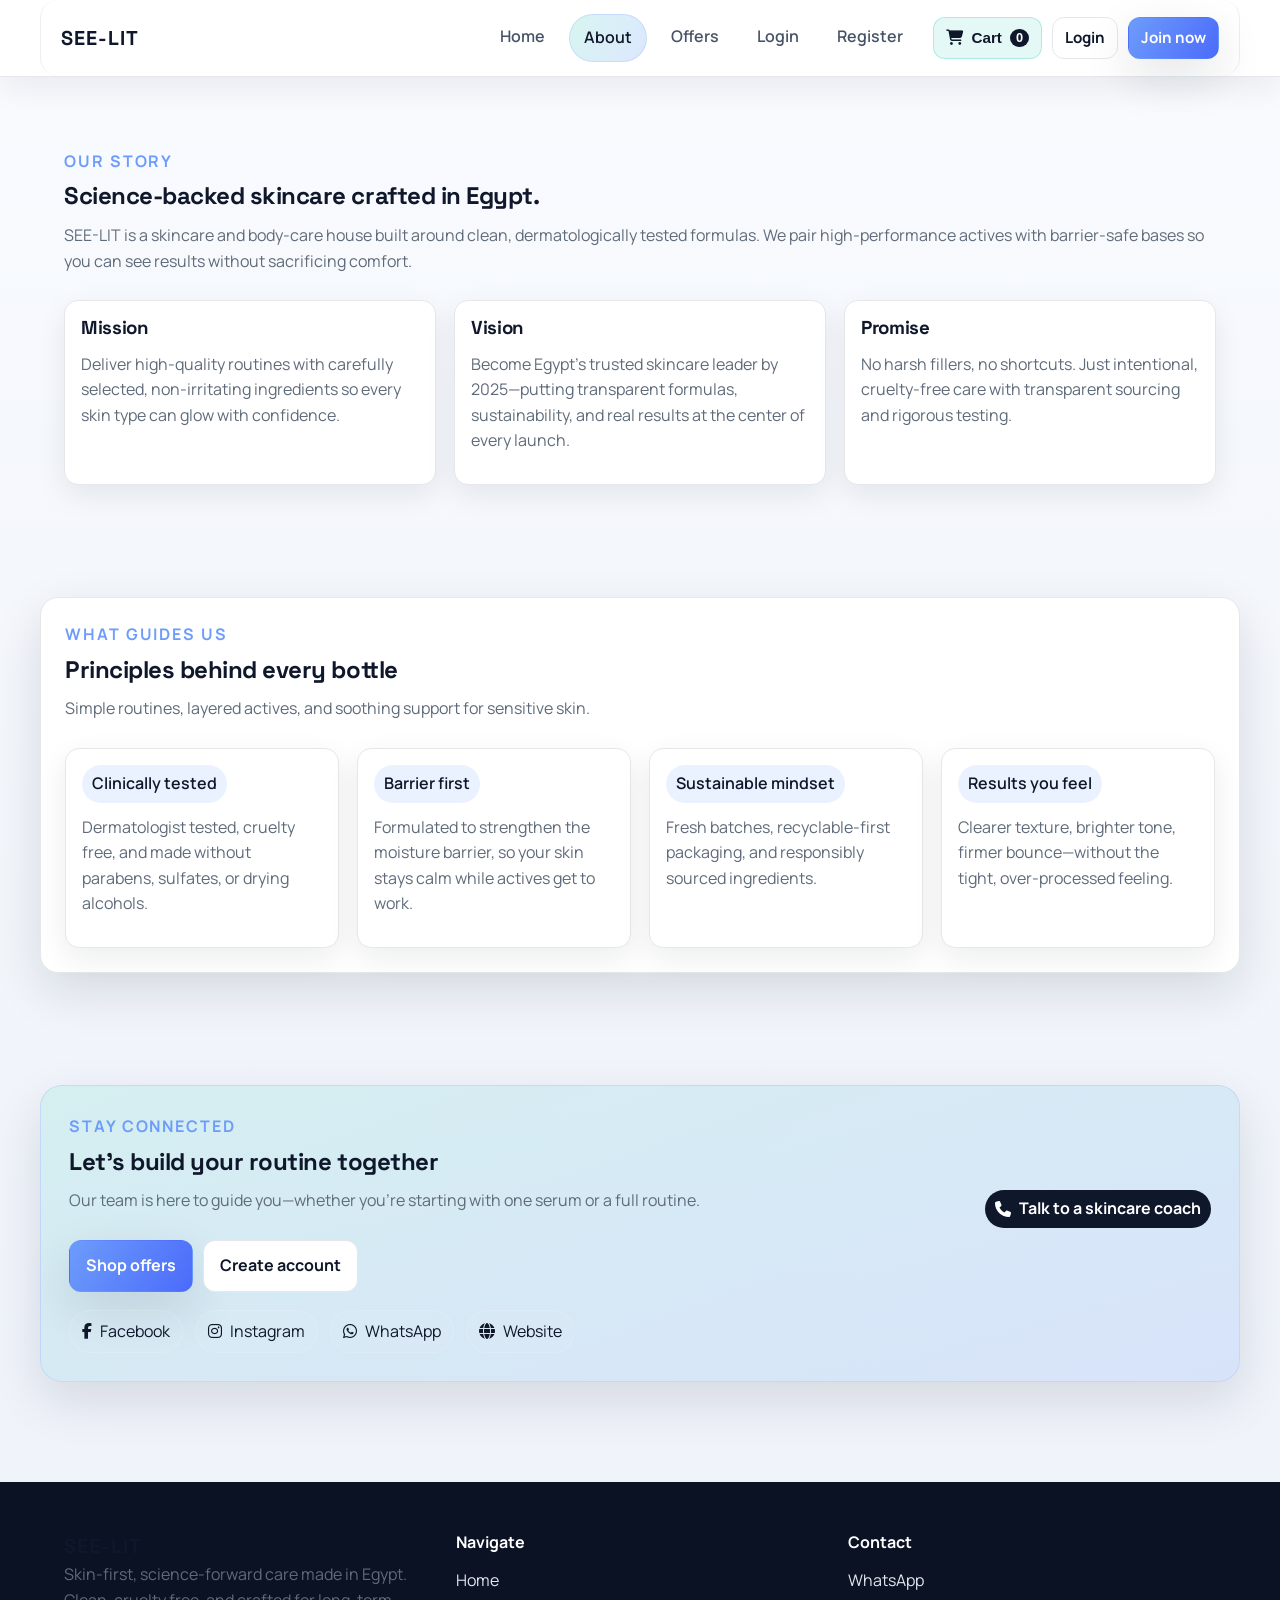
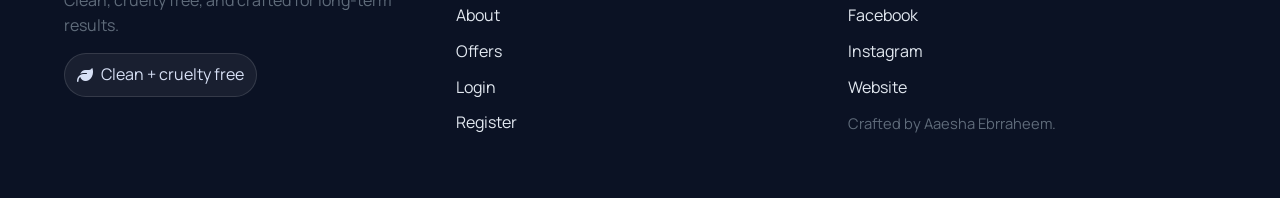
==== src/pages/about.html @ 2aaec1bf "file organization" ====
<!DOCTYPE html>
<html lang="en">
<head>
  <meta charset="UTF-8">
  <meta name="viewport" content="width=device-width, initial-scale=1">
  <title>About SEE-LIT</title>
  <link rel="stylesheet" href="../css/site-global.css">
  <link rel="stylesheet" href="https://cdnjs.cloudflare.com/ajax/libs/font-awesome/6.5.2/css/all.min.css">
</head>
<body>
  <header class="navbar">
    <div class="nav-shell">
      <a class="logo" href="home.html">SEE-LIT</a>
      <nav class="nav-links">
        <a href="home.html">Home</a>
        <a class="active-link" href="about.html">About</a>
        <a href="Discountpackage.html">Offers</a>
        <a href="login.html">Login</a>
        <a href="register.html">Register</a>
      </nav>
      <div class="nav-actions">
        <a class="btn btn-ghost small" href="login.html">Login</a>
        <a class="btn btn-primary small" href="register.html">Join now</a>
      </div>
    </div>
  </header>

  <main>
    <section class="section">
      <div class="container">
        <p class="eyebrow">our story</p>
        <h2>Science-backed skincare crafted in Egypt.</h2>
        <p>SEE-LIT is a skincare and body-care house built around clean, dermatologically tested formulas. We pair high-performance actives with barrier-safe bases so you can see results without sacrificing comfort.</p>

        <div class="feature-grid" style="margin-top: 26px;">
          <div class="feature">
            <h3>Mission</h3>
            <p>Deliver high-quality routines with carefully selected, non-irritating ingredients so every skin type can glow with confidence.</p>
          </div>
          <div class="feature">
            <h3>Vision</h3>
            <p>Become Egypt’s trusted skincare leader by 2025—putting transparent formulas, sustainability, and real results at the center of every launch.</p>
          </div>
          <div class="feature">
            <h3>Promise</h3>
            <p>No harsh fillers, no shortcuts. Just intentional, cruelty-free care with transparent sourcing and rigorous testing.</p>
          </div>
        </div>
      </div>
    </section>

    <section class="section">
      <div class="container surface">
        <div class="section-header" style="margin-bottom: 12px;">
          <div>
            <p class="eyebrow">What guides us</p>
            <h2>Principles behind every bottle</h2>
            <p>Simple routines, layered actives, and soothing support for sensitive skin.</p>
          </div>
        </div>
        <div class="feature-grid">
          <div class="feature">
            <div class="tag">Clinically tested</div>
            <p>Dermatologist tested, cruelty free, and made without parabens, sulfates, or drying alcohols.</p>
          </div>
          <div class="feature">
            <div class="tag">Barrier first</div>
            <p>Formulated to strengthen the moisture barrier, so your skin stays calm while actives get to work.</p>
          </div>
          <div class="feature">
            <div class="tag">Sustainable mindset</div>
            <p>Fresh batches, recyclable-first packaging, and responsibly sourced ingredients.</p>
          </div>
          <div class="feature">
            <div class="tag">Results you feel</div>
            <p>Clearer texture, brighter tone, firmer bounce—without the tight, over-processed feeling.</p>
          </div>
        </div>
      </div>
    </section>

    <section class="section">
      <div class="container offers-hero">
        <div class="section-header" style="margin-bottom: 12px;">
          <div>
            <p class="eyebrow">Stay connected</p>
            <h2>Let’s build your routine together</h2>
            <p>Our team is here to guide you—whether you’re starting with one serum or a full routine.</p>
          </div>
          <div class="price-chip"><i class="fa-solid fa-phone"></i> Talk to a skincare coach</div>
        </div>
        <div class="nav-actions" style="margin: 6px 0 18px;">
          <a class="btn btn-primary" href="Discountpackage.html">Shop offers</a>
          <a class="btn btn-ghost" href="register.html">Create account</a>
        </div>
        <div class="social-row">
          <a class="pill-dark" href="https://www.facebook.com/SeeLitMedinza" target="_blank" rel="noopener"><i class="fa-brands fa-facebook-f"></i> Facebook</a>
          <a class="pill-dark" href="https://www.instagram.com/seelitegypt/?utm_source=ig_web_button_share_sheet" target="_blank" rel="noopener"><i class="fa-brands fa-instagram"></i> Instagram</a>
          <a class="pill-dark" href="https://wa.me/201101162224?" target="_blank" rel="noopener"><i class="fa-brands fa-whatsapp"></i> WhatsApp</a>
          <a class="pill-dark" href="https://see-lit.com" target="_blank" rel="noopener"><i class="fa-solid fa-globe"></i> Website</a>
        </div>
      </div>
    </section>
  </main>

  <footer>
    <div class="container footer-grid">
      <div>
        <div class="logo">SEE-LIT</div>
        <p>Skin-first, science-forward care made in Egypt. Clean, cruelty free, and crafted for long-term results.</p>
        <div class="pill-dark"><i class="fa-solid fa-leaf"></i> Clean + cruelty free</div>
      </div>
      <div>
        <div class="footer-title">Navigate</div>
        <ul class="list">
          <li><a href="home.html">Home</a></li>
          <li><a href="about.html">About</a></li>
          <li><a href="Discountpackage.html">Offers</a></li>
          <li><a href="login.html">Login</a></li>
          <li><a href="register.html">Register</a></li>
        </ul>
      </div>
      <div>
        <div class="footer-title">Contact</div>
        <ul class="list">
          <li><a href="https://wa.me/201101162224?" target="_blank" rel="noopener">WhatsApp</a></li>
          <li><a href="https://www.facebook.com/SeeLitMedinza" target="_blank" rel="noopener">Facebook</a></li>
          <li><a href="https://www.instagram.com/seelitegypt/?utm_source=ig_web_button_share_sheet" target="_blank" rel="noopener">Instagram</a></li>
          <li><a href="https://see-lit.com" target="_blank" rel="noopener">Website</a></li>
        </ul>
        <p class="helper" style="margin-top:12px;">Crafted by Aaesha Ebrraheem.</p>
      </div>
    </div>
  </footer>
  <script src="../js/app.js"></script>
</body>
</html>
---- src/css/site-global.css ----
@import url('https://fonts.googleapis.com/css2?family=Space+Grotesk:wght@500;600;700&family=Manrope:wght@400;500;600&display=swap');

:root {
  --bg: #f7f9fd;
  --surface: #ffffff;
  --surface-soft: #ecf2ff;
  --text: #0f172a;
  --muted: #5f6b7a;
  --primary: #6d9cfb;
  --accent: #5bd6c4;
  --border: #e5e7eb;
  --shadow: 0 18px 50px rgba(15, 23, 42, 0.12);
  --radius: 18px;
}

* {
  box-sizing: border-box;
}

body {
  margin: 0;
  background: linear-gradient(180deg, #f9fbff 0%, #f3f6fb 42%, #edf1f9 100%);
  color: var(--text);
  font-family: 'Manrope', 'Space Grotesk', sans-serif;
  line-height: 1.6;
  opacity: 0;
  transition: opacity 0.45s ease;
}

body.page-ready {
  opacity: 1;
}

a {
  color: inherit;
  text-decoration: none;
}

img {
  max-width: 100%;
  display: block;
}

.navbar {
  position: sticky;
  top: 0;
  z-index: 50;
  background: rgba(255, 255, 255, 0.94);
  backdrop-filter: blur(12px);
  border-bottom: 1px solid var(--border);
  box-shadow: 0 14px 30px rgba(15, 23, 42, 0.06);
}

.nav-shell {
  max-width: 1200px;
  margin: 0 auto;
  padding: 14px 20px;
  display: flex;
  align-items: center;
  gap: 16px;
  flex-wrap: wrap;
  border-left: 1px solid rgba(229, 231, 235, 0.7);
  border-right: 1px solid rgba(229, 231, 235, 0.7);
  border-radius: 18px;
}

.logo {
  font-family: 'Space Grotesk', sans-serif;
  font-size: 20px;
  font-weight: 700;
  letter-spacing: 1px;
  color: var(--text);
}

.nav-links {
  display: flex;
  gap: 10px;
  flex: 1;
  justify-content: flex-end;
  flex-wrap: wrap;
}

.nav-links a {
  padding: 10px 14px;
  border-radius: 999px;
  color: #475467;
  font-weight: 600;
  transition: all 0.2s ease;
}

.nav-links a:hover {
  color: #111827;
  background: rgba(109, 156, 251, 0.16);
}

.nav-links a.active-link {
  color: #0f172a;
  background: linear-gradient(120deg, rgba(91, 214, 196, 0.24), rgba(109, 156, 251, 0.24));
  border: 1px solid rgba(109, 156, 251, 0.2);
}

.nav-actions {
  display: flex;
  gap: 10px;
  flex-wrap: wrap;
}

.btn {
  display: inline-flex;
  align-items: center;
  gap: 8px;
  padding: 12px 16px;
  border-radius: 12px;
  border: 1px solid transparent;
  font-weight: 700;
  cursor: pointer;
  transition: all 0.2s ease;
  background: transparent;
  color: var(--text);
}

.btn:hover {
  transform: translateY(-1px);
  box-shadow: 0 12px 30px rgba(15, 23, 42, 0.12);
}

.btn-primary {
  background: linear-gradient(120deg, var(--primary), #4b6bfb);
  color: #fff;
  box-shadow: var(--shadow);
}

.btn-ghost {
  background: #fff;
  border-color: var(--border);
}

.btn-soft {
  background: rgba(91, 214, 196, 0.16);
  color: var(--text);
  border-color: rgba(91, 214, 196, 0.4);
}

.btn.small {
  padding: 8px 12px;
  font-size: 0.95rem;
}

.container {
  max-width: 1200px;
  margin: 0 auto;
  padding: 0 24px;
}

.section {
  padding: 72px 0 40px;
}

.section-header {
  display: flex;
  align-items: flex-end;
  justify-content: space-between;
  gap: 16px;
  flex-wrap: wrap;
  margin-bottom: 24px;
}

.eyebrow {
  text-transform: uppercase;
  letter-spacing: 0.12em;
  font-weight: 700;
  color: var(--primary);
  margin-bottom: 8px;
}

h1,
h2,
h3,
h4 {
  margin: 0 0 12px;
  font-family: 'Space Grotesk', sans-serif;
  line-height: 1.2;
  letter-spacing: -0.02em;
}

p {
  margin: 0 0 14px;
  color: var(--muted);
}

.hero {
  padding: 56px 0 36px;
  background: linear-gradient(120deg, rgba(109, 156, 251, 0.16), rgba(91, 214, 196, 0.12), rgba(255, 255, 255, 0.95));
  border-bottom: 1px solid rgba(229, 231, 235, 0.7);
  position: relative;
  overflow: hidden;
}

.hero::after {
  content: '';
  position: absolute;
  inset: 12% 10% auto auto;
  width: 120px;
  height: 120px;
  border-radius: 50%;
  background: radial-gradient(circle, rgba(91, 214, 196, 0.28), transparent 60%);
}

.hero-grid {
  display: grid;
  grid-template-columns: repeat(auto-fit, minmax(320px, 1fr));
  gap: 40px;
  align-items: center;
}

.hero-media {
  background: #fff;
  border: 1px solid var(--border);
  border-radius: 24px;
  padding: 16px;
  box-shadow: var(--shadow);
  position: relative;
}

.floating-card {
  position: absolute;
  bottom: 18px;
  right: 18px;
  background: #0f172a;
  color: #fff;
  padding: 14px 16px;
  border-radius: 14px;
  box-shadow: var(--shadow);
  font-size: 0.95rem;
}

.stat-row {
  display: grid;
  grid-template-columns: repeat(auto-fit, minmax(160px, 1fr));
  gap: 12px;
  margin-top: 28px;
}

.stat {
  background: #fff;
  border: 1px solid var(--border);
  border-radius: 12px;
  padding: 12px 14px;
  box-shadow: 0 4px 20px rgba(15, 23, 42, 0.06);
}

.grid {
  display: grid;
  gap: 24px;
}

.grid-3 {
  grid-template-columns: repeat(auto-fit, minmax(260px, 1fr));
}

.card {
  background: #fff;
  border: 1px solid var(--border);
  border-radius: var(--radius);
  padding: 18px;
  box-shadow: var(--shadow);
  position: relative;
  overflow: hidden;
  transition: transform 0.25s ease, box-shadow 0.25s ease, border-color 0.25s ease;
}

.card img {
  border-radius: 14px;
}

.card:hover {
  transform: translateY(-6px);
  border-color: rgba(109, 156, 251, 0.35);
  box-shadow: 0 20px 50px rgba(15, 23, 42, 0.15);
}

.badge {
  position: absolute;
  top: 14px;
  left: 14px;
  background: #0f172a;
  color: #fff;
  padding: 6px 10px;
  border-radius: 999px;
  font-size: 0.8rem;
}

.tag {
  display: inline-flex;
  align-items: center;
  gap: 6px;
  padding: 6px 10px;
  border-radius: 999px;
  background: rgba(109, 156, 251, 0.14);
  color: var(--text);
  font-weight: 600;
  margin-bottom: 12px;
}

.pill {
  display: inline-flex;
  align-items: center;
  gap: 8px;
  background: rgba(91, 214, 196, 0.16);
  color: var(--text);
  padding: 8px 12px;
  border-radius: 999px;
  border: 1px solid rgba(91, 214, 196, 0.4);
  font-weight: 600;
}

.price {
  display: flex;
  align-items: center;
  gap: 10px;
  font-weight: 700;
  color: var(--text);
  margin: 8px 0;
}

.price del {
  color: #9ca3af;
  font-weight: 500;
}

.list {
  display: grid;
  gap: 10px;
  padding: 0;
  margin: 0;
}

.list li {
  list-style: none;
  display: inline-flex;
  align-items: center;
  gap: 10px;
  color: var(--muted);
}

.surface {
  background: #fff;
  border: 1px solid var(--border);
  border-radius: var(--radius);
  padding: 24px;
  box-shadow: var(--shadow);
}

.feature-grid {
  display: grid;
  grid-template-columns: repeat(auto-fit, minmax(240px, 1fr));
  gap: 18px;
}

.feature {
  background: #fff;
  border: 1px solid var(--border);
  border-radius: 14px;
  padding: 16px;
  box-shadow: 0 10px 30px rgba(15, 23, 42, 0.08);
}

.cta {
  text-align: center;
  padding: 60px 24px;
  background: linear-gradient(135deg, rgba(109, 156, 251, 0.14), rgba(91, 214, 196, 0.14));
  border-radius: 22px;
  border: 1px solid rgba(109, 156, 251, 0.16);
  box-shadow: var(--shadow);
}

.auth-grid {
  display: grid;
  grid-template-columns: repeat(auto-fit, minmax(320px, 1fr));
  gap: 32px;
  align-items: center;
}

.auth-card {
  background: #fff;
  border: 1px solid var(--border);
  border-radius: 22px;
  box-shadow: var(--shadow);
  padding: 32px;
}

.field {
  display: flex;
  flex-direction: column;
  gap: 8px;
  margin-bottom: 16px;
}

.field label {
  font-weight: 600;
  color: var(--text);
}

.field input,
.field select {
  padding: 12px 14px;
  border-radius: 12px;
  border: 1px solid var(--border);
  background: #f8fafc;
  font-size: 1rem;
  transition: border-color 0.2s ease, box-shadow 0.2s ease;
}

.field input:focus,
.field select:focus {
  border-color: var(--primary);
  outline: none;
  box-shadow: 0 0 0 4px rgba(109, 156, 251, 0.2);
}

.helper {
  font-size: 0.92rem;
  color: var(--muted);
}

.form-actions {
  display: flex;
  align-items: center;
  justify-content: space-between;
  gap: 12px;
  flex-wrap: wrap;
}

.note {
  display: inline-flex;
  align-items: center;
  gap: 8px;
  font-weight: 600;
  color: var(--muted);
}

footer {
  background: #0b1224;
  color: #d7e0f5;
  padding: 48px 0;
  margin-top: 60px;
}

.footer-grid {
  display: grid;
  grid-template-columns: repeat(auto-fit, minmax(220px, 1fr));
  gap: 24px;
}

.footer-title {
  font-weight: 700;
  margin-bottom: 12px;
  color: #fff;
}

footer a {
  color: #e2e8f0;
}

.social-row {
  display: flex;
  gap: 12px;
}

.pill-dark {
  background: rgba(255, 255, 255, 0.06);
  border: 1px solid rgba(255, 255, 255, 0.12);
  padding: 8px 12px;
  border-radius: 999px;
  display: inline-flex;
  align-items: center;
  gap: 8px;
}

.offers-hero {
  background: linear-gradient(160deg, rgba(91, 214, 196, 0.18), rgba(109, 156, 251, 0.18));
  border: 1px solid rgba(109, 156, 251, 0.2);
  border-radius: 22px;
  padding: 28px;
  box-shadow: var(--shadow);
}

.price-chip {
  display: inline-flex;
  gap: 8px;
  align-items: center;
  padding: 6px 10px;
  border-radius: 999px;
  background: #0f172a;
  color: #fff;
  font-weight: 700;
}

.hidden {
  display: none !important;
}

.form-status {
  margin-top: 8px;
  padding: 10px 12px;
  border-radius: 10px;
  font-weight: 600;
  font-size: 0.95rem;
}

.form-status.error {
  background: rgba(239, 68, 68, 0.12);
  color: #b91c1c;
  border: 1px solid rgba(239, 68, 68, 0.3);
}

.form-status.success {
  background: rgba(34, 197, 94, 0.12);
  color: #166534;
  border: 1px solid rgba(34, 197, 94, 0.3);
}

.cart-button {
  position: relative;
}

.cart-count {
  display: inline-flex;
  align-items: center;
  justify-content: center;
  min-width: 18px;
  height: 18px;
  padding: 0 6px;
  border-radius: 999px;
  background: #0f172a;
  color: #fff;
  font-size: 0.8rem;
  font-weight: 700;
}

#cart-panel {
  position: fixed;
  right: 22px;
  bottom: 22px;
  width: 320px;
  max-height: 70vh;
  background: #fff;
  border: 1px solid var(--border);
  border-radius: 18px;
  box-shadow: var(--shadow);
  padding: 18px;
  display: none;
  flex-direction: column;
  gap: 12px;
  z-index: 60;
}

#cart-panel.open {
  display: flex;
}

.cart-panel-header {
  display: flex;
  justify-content: space-between;
  align-items: center;
  gap: 10px;
}

.cart-items {
  display: flex;
  flex-direction: column;
  gap: 10px;
  overflow-y: auto;
  max-height: 38vh;
  padding-right: 4px;
}

.cart-row {
  display: flex;
  align-items: center;
  justify-content: space-between;
  gap: 10px;
  padding: 10px;
  border: 1px solid var(--border);
  border-radius: 12px;
  background: var(--surface);
}

.cart-row strong {
  font-size: 0.95rem;
}

.cart-total {
  display: flex;
  justify-content: space-between;
  font-weight: 700;
  font-size: 1.05rem;
  padding: 10px 0 4px;
}

.animate {
  opacity: 0;
  transform: translateY(24px);
  transition: opacity 0.55s ease, transform 0.65s ease;
}

.animate.visible {
  opacity: 1;
  transform: translateY(0);
}

/* Responsive tweaks */
@media (max-width: 1024px) {
  .nav-shell {
    padding: 14px 16px;
  }
  .container {
    padding: 0 16px;
  }
}

@media (max-width: 768px) {
  .nav-shell {
    flex-direction: column;
    align-items: flex-start;
  }
  .nav-links {
    justify-content: flex-start;
    width: 100%;
    gap: 8px;
  }
  .nav-actions {
    width: 100%;
    justify-content: flex-start;
    gap: 8px;
  }
  .hero-grid,
  .auth-grid,
  .grid-3,
  .feature-grid {
    grid-template-columns: 1fr;
  }
  .hero {
    padding: 36px 0 24px;
  }
  .section {
    padding: 56px 0 32px;
  }
  #cart-panel {
    right: 12px;
    bottom: 12px;
    width: 92vw;
    max-height: 70vh;
  }
}

@media (max-width: 540px) {
  .nav-links a {
    padding: 8px 10px;
    font-size: 0.95rem;
  }
  h1 {
    font-size: 1.9rem;
  }
  h2 {
    font-size: 1.5rem;
  }
  .btn {
    width: auto;
    padding: 10px 12px;
  }
  .form-actions {
    flex-direction: column;
    align-items: flex-start;
  }
  .stat-row {
    grid-template-columns: 1fr;
  }
  .floating-card {
    position: static;
    margin-top: 12px;
  }
}
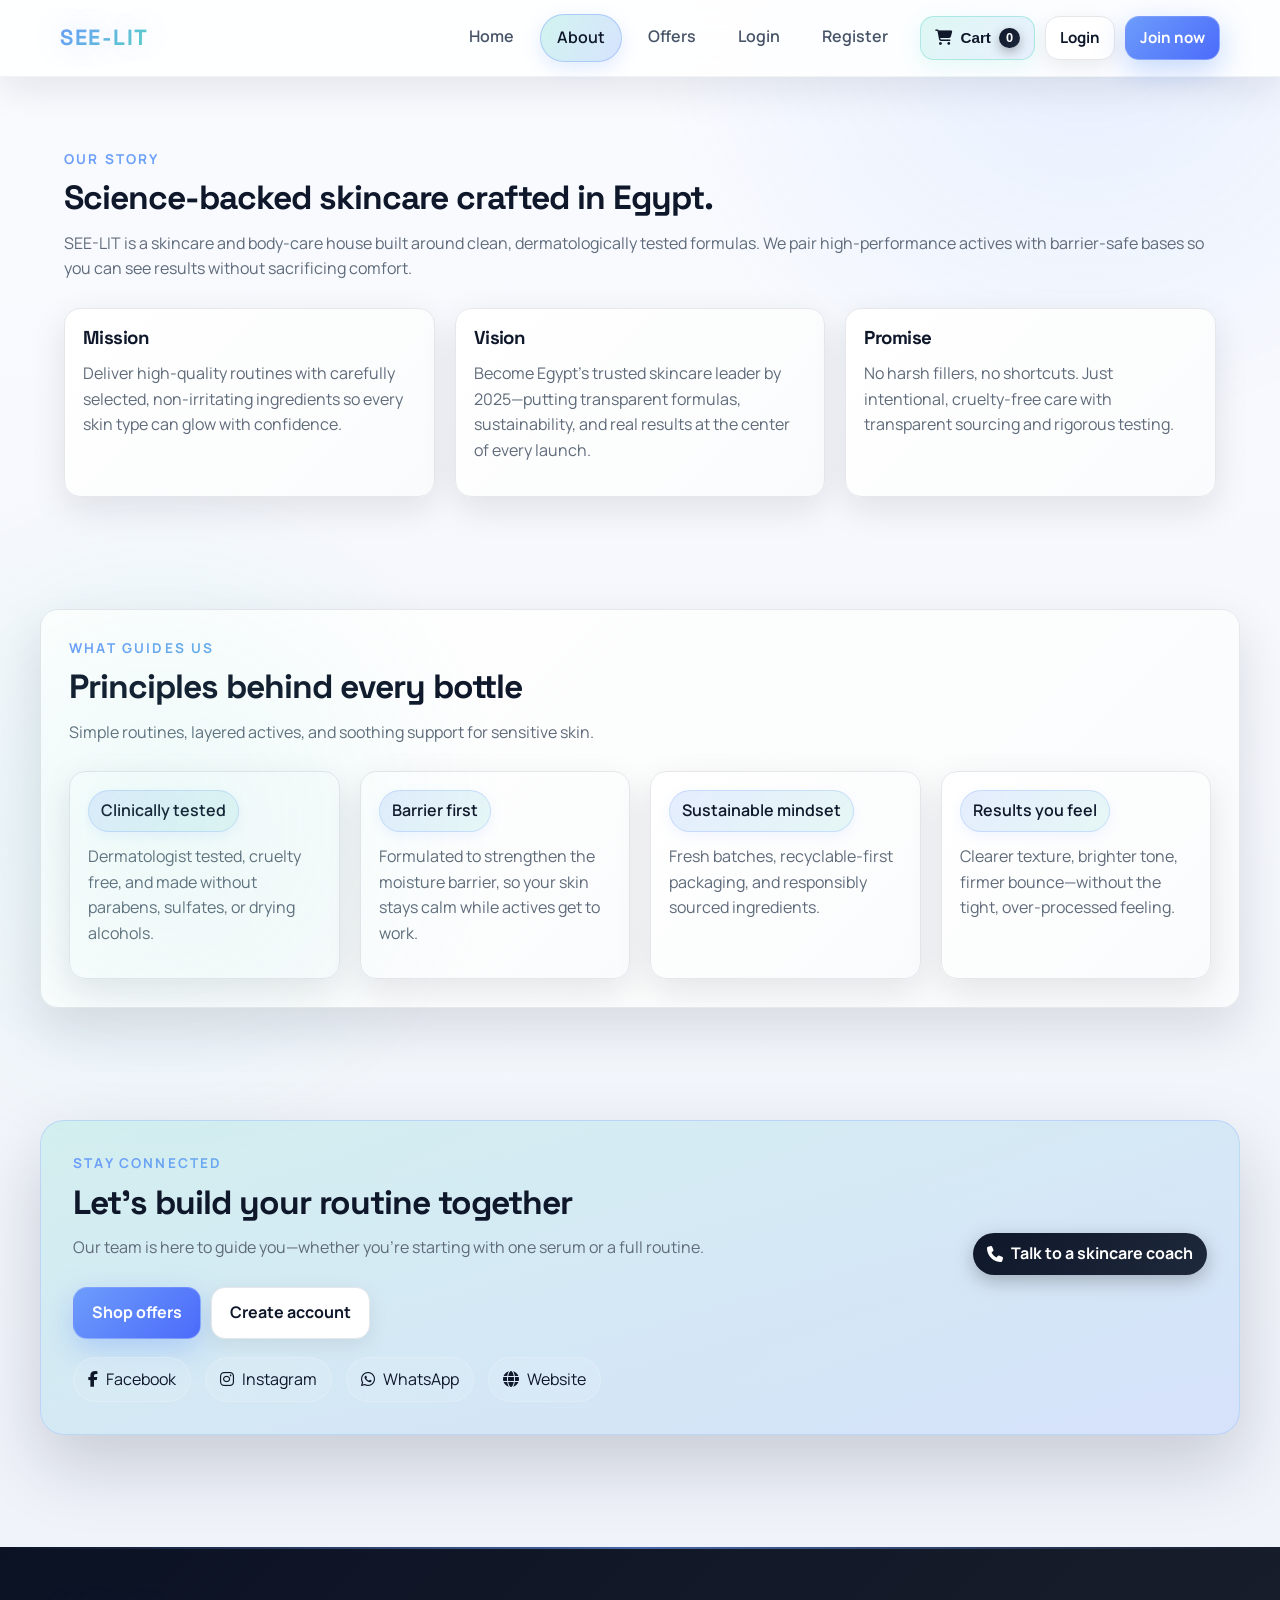
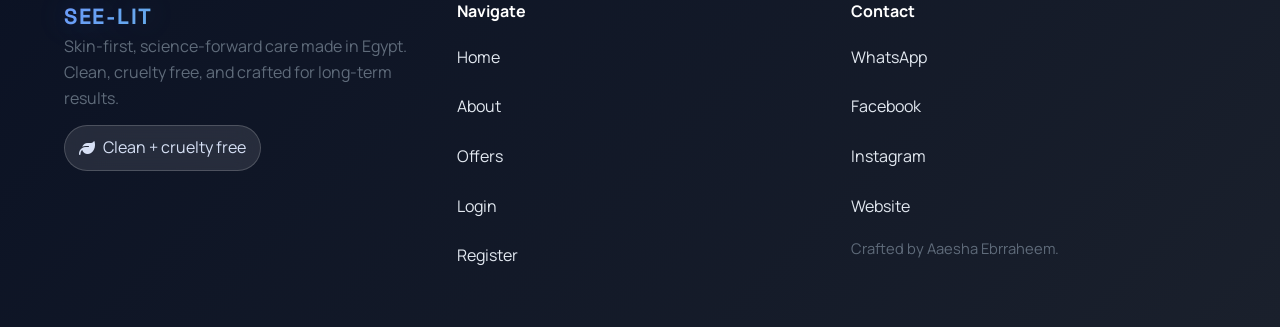
==== commit 24dc002b: "adding animations" ====
--- a/src/pages/about.html
+++ b/src/pages/about.html
@@ -10,14 +10,19 @@
 <body>
   <header class="navbar">
     <div class="nav-shell">
-      <a class="logo" href="home.html">SEE-LIT</a>
+      <a class="logo" href="index.html">SEE-LIT</a>
       <nav class="nav-links">
-        <a href="home.html">Home</a>
+        <a href="index.html">Home</a>
         <a class="active-link" href="about.html">About</a>
-        <a href="Discountpackage.html">Offers</a>
+        <a href="offers.html">Offers</a>
         <a href="login.html">Login</a>
         <a href="register.html">Register</a>
       </nav>
+      <button class="nav-toggle" type="button" aria-label="Toggle navigation" aria-expanded="false">
+        <span></span>
+        <span></span>
+        <span></span>
+      </button>
       <div class="nav-actions">
         <a class="btn btn-ghost small" href="login.html">Login</a>
         <a class="btn btn-primary small" href="register.html">Join now</a>
@@ -90,7 +95,7 @@
           <div class="price-chip"><i class="fa-solid fa-phone"></i> Talk to a skincare coach</div>
         </div>
         <div class="nav-actions" style="margin: 6px 0 18px;">
-          <a class="btn btn-primary" href="Discountpackage.html">Shop offers</a>
+          <a class="btn btn-primary" href="offers.html">Shop offers</a>
           <a class="btn btn-ghost" href="register.html">Create account</a>
         </div>
         <div class="social-row">
@@ -113,9 +118,9 @@
       <div>
         <div class="footer-title">Navigate</div>
         <ul class="list">
-          <li><a href="home.html">Home</a></li>
+          <li><a href="index.html">Home</a></li>
           <li><a href="about.html">About</a></li>
-          <li><a href="Discountpackage.html">Offers</a></li>
+          <li><a href="offers.html">Offers</a></li>
           <li><a href="login.html">Login</a></li>
           <li><a href="register.html">Register</a></li>
         </ul>
--- a/src/css/site-global.css
+++ b/src/css/site-global.css
@@ -1,55 +1,81 @@
-
 @import url('https://fonts.googleapis.com/css2?family=Space+Grotesk:wght@500;600;700&family=Manrope:wght@400;500;600&display=swap');
 
 :root {
   --bg: #f7f9fd;
   --surface: #ffffff;
-  --surface-soft: #ecf2ff;
   --text: #0f172a;
   --muted: #5f6b7a;
   --primary: #6d9cfb;
   --accent: #5bd6c4;
   --border: #e5e7eb;
-  --shadow: 0 18px 50px rgba(15, 23, 42, 0.12);
+  --shadow: 0 20px 50px rgba(15, 23, 42, 0.12);
+  --shadow-lg: 0 30px 70px rgba(15, 23, 42, 0.18);
   --radius: 18px;
 }
 
-* {
-  box-sizing: border-box;
-}
+* { box-sizing: border-box; }
 
 body {
   margin: 0;
-  background: linear-gradient(180deg, #f9fbff 0%, #f3f6fb 42%, #edf1f9 100%);
+  background: linear-gradient(180deg, #f9fbff 0%, #f3f6fb 50%, #edf1f9 100%);
   color: var(--text);
-  font-family: 'Manrope', 'Space Grotesk', sans-serif;
+  font-family: 'Manrope', sans-serif;
   line-height: 1.6;
   opacity: 0;
-  transition: opacity 0.45s ease;
-}
-
-body.page-ready {
-  opacity: 1;
-}
-
-a {
-  color: inherit;
-  text-decoration: none;
-}
-
-img {
-  max-width: 100%;
-  display: block;
-}
+  transition: opacity 0.5s ease;
+  overflow-x: hidden;
+}
+
+body::before {
+  content: '';
+  position: fixed;
+  top: -50%;
+  right: -20%;
+  width: 900px;
+  height: 900px;
+  background: radial-gradient(circle, rgba(109, 156, 251, 0.12), transparent 70%);
+  border-radius: 50%;
+  animation: float 25s ease-in-out infinite;
+  pointer-events: none;
+}
+
+body::after {
+  content: '';
+  position: fixed;
+  bottom: -30%;
+  left: -15%;
+  width: 700px;
+  height: 700px;
+  background: radial-gradient(circle, rgba(91, 214, 196, 0.1), transparent 70%);
+  border-radius: 50%;
+  animation: float 20s ease-in-out infinite reverse;
+  pointer-events: none;
+}
+
+@keyframes float {
+  0%, 100% { transform: translate(0, 0) scale(1); }
+  50% { transform: translate(-60px, 60px) scale(1.15); }
+}
+
+body.page-ready { opacity: 1; }
+
+a { color: inherit; text-decoration: none; transition: all 0.3s ease; }
+img { max-width: 100%; display: block; }
 
 .navbar {
   position: sticky;
   top: 0;
   z-index: 50;
-  background: rgba(255, 255, 255, 0.94);
-  backdrop-filter: blur(12px);
-  border-bottom: 1px solid var(--border);
-  box-shadow: 0 14px 30px rgba(15, 23, 42, 0.06);
+  background: rgba(255, 255, 255, 0.85);
+  backdrop-filter: blur(20px) saturate(180%);
+  border-bottom: 1px solid rgba(229, 231, 235, 0.5);
+  box-shadow: 0 10px 40px rgba(15, 23, 42, 0.1);
+  transition: all 0.3s ease;
+}
+
+.navbar:hover {
+  background: rgba(255, 255, 255, 0.95);
+  box-shadow: 0 15px 50px rgba(15, 23, 42, 0.15);
 }
 
 .nav-shell {
@@ -60,17 +86,54 @@
   align-items: center;
   gap: 16px;
   flex-wrap: wrap;
-  border-left: 1px solid rgba(229, 231, 235, 0.7);
-  border-right: 1px solid rgba(229, 231, 235, 0.7);
-  border-radius: 18px;
-}
+  position: relative;
+}
+
+.nav-toggle {
+  display: none;
+  width: 42px;
+  height: 42px;
+  border-radius: 12px;
+  border: 1px solid rgba(109, 156, 251, 0.3);
+  background: rgba(109, 156, 251, 0.08);
+  align-items: center;
+  justify-content: center;
+  gap: 6px;
+  flex-direction: column;
+  cursor: pointer;
+  padding: 8px;
+  transition: all 0.25s ease;
+}
+
+.nav-toggle span {
+  display: block;
+  width: 100%;
+  height: 3px;
+  border-radius: 999px;
+  background: #0f172a;
+  transition: transform 0.2s ease, opacity 0.2s ease;
+}
+
+.navbar.is-open .nav-toggle span:nth-child(1) { transform: translateY(6px) rotate(45deg); }
+.navbar.is-open .nav-toggle span:nth-child(2) { opacity: 0; }
+.navbar.is-open .nav-toggle span:nth-child(3) { transform: translateY(-6px) rotate(-45deg); }
 
 .logo {
   font-family: 'Space Grotesk', sans-serif;
-  font-size: 20px;
+  font-size: 22px;
   font-weight: 700;
-  letter-spacing: 1px;
-  color: var(--text);
+  letter-spacing: 1.5px;
+  background: linear-gradient(135deg, #6d9cfb, #5bd6c4);
+  -webkit-background-clip: text;
+  -webkit-text-fill-color: transparent;
+  background-clip: text;
+  transition: all 0.3s ease;
+  text-shadow: 0 0 30px rgba(109, 156, 251, 0.3);
+}
+
+.logo:hover {
+  transform: scale(1.08);
+  filter: brightness(1.3);
 }
 
 .nav-links {
@@ -82,80 +145,114 @@
 }
 
 .nav-links a {
-  padding: 10px 14px;
+  padding: 10px 16px;
   border-radius: 999px;
   color: #475467;
   font-weight: 600;
-  transition: all 0.2s ease;
+  transition: all 0.4s cubic-bezier(0.4, 0, 0.2, 1);
+  position: relative;
+}
+
+.nav-links a::before {
+  content: '';
+  position: absolute;
+  inset: 0;
+  background: linear-gradient(120deg, rgba(91, 214, 196, 0.25), rgba(109, 156, 251, 0.25));
+  opacity: 0;
+  transition: opacity 0.3s ease;
+  border-radius: 999px;
 }
 
 .nav-links a:hover {
   color: #111827;
-  background: rgba(109, 156, 251, 0.16);
-}
+  transform: translateY(-3px) scale(1.05);
+}
+
+.nav-links a:hover::before { opacity: 1; }
 
 .nav-links a.active-link {
   color: #0f172a;
-  background: linear-gradient(120deg, rgba(91, 214, 196, 0.24), rgba(109, 156, 251, 0.24));
-  border: 1px solid rgba(109, 156, 251, 0.2);
-}
-
-.nav-actions {
-  display: flex;
-  gap: 10px;
-  flex-wrap: wrap;
-}
+  background: linear-gradient(120deg, rgba(91, 214, 196, 0.28), rgba(109, 156, 251, 0.28));
+  border: 1px solid rgba(109, 156, 251, 0.4);
+  box-shadow: 0 6px 20px rgba(109, 156, 251, 0.2);
+}
+
+.nav-actions , .limited-actions { display: flex; gap: 10px; flex-wrap: wrap; }
 
 .btn {
   display: inline-flex;
   align-items: center;
   gap: 8px;
-  padding: 12px 16px;
-  border-radius: 12px;
+  padding: 12px 18px;
+  border-radius: 14px;
   border: 1px solid transparent;
   font-weight: 700;
   cursor: pointer;
-  transition: all 0.2s ease;
+  transition: all 0.4s cubic-bezier(0.4, 0, 0.2, 1);
   background: transparent;
   color: var(--text);
-}
+  position: relative;
+  overflow: hidden;
+}
+
+.btn::after {
+  content: '';
+  position: absolute;
+  inset: 0;
+  background: radial-gradient(circle at center, rgba(255, 255, 255, 0.4), transparent 70%);
+  opacity: 0;
+  transition: opacity 0.3s ease;
+}
+
+.btn:hover::after { opacity: 1; }
 
 .btn:hover {
-  transform: translateY(-1px);
-  box-shadow: 0 12px 30px rgba(15, 23, 42, 0.12);
-}
+  transform: translateY(-4px) scale(1.03);
+  box-shadow: 0 15px 40px rgba(15, 23, 42, 0.18);
+}
+
+.btn:active { transform: translateY(-2px) scale(1); }
 
 .btn-primary {
-  background: linear-gradient(120deg, var(--primary), #4b6bfb);
+  background: linear-gradient(135deg, #6d9cfb 0%, #4b6bfb 100%);
   color: #fff;
-  box-shadow: var(--shadow);
+  box-shadow: 0 10px 30px rgba(109, 156, 251, 0.4);
+  border: 1px solid rgba(255, 255, 255, 0.2);
+}
+
+.btn-primary:hover {
+  box-shadow: 0 18px 50px rgba(109, 156, 251, 0.5);
+  background: linear-gradient(135deg, #5a8ffa 0%, #3b5beb 100%);
 }
 
 .btn-ghost {
   background: #fff;
-  border-color: var(--border);
+  border: 1px solid var(--border);
+  box-shadow: 0 6px 20px rgba(15, 23, 42, 0.08);
+}
+
+.btn-ghost:hover {
+  border-color: rgba(109, 156, 251, 0.5);
+  background: linear-gradient(135deg, rgba(109, 156, 251, 0.08), rgba(255, 255, 255, 1));
 }
 
 .btn-soft {
-  background: rgba(91, 214, 196, 0.16);
+  background: linear-gradient(135deg, rgba(91, 214, 196, 0.2), rgba(109, 156, 251, 0.15));
   color: var(--text);
-  border-color: rgba(91, 214, 196, 0.4);
-}
-
-.btn.small {
-  padding: 8px 12px;
-  font-size: 0.95rem;
-}
-
-.container {
-  max-width: 1200px;
-  margin: 0 auto;
-  padding: 0 24px;
-}
-
-.section {
-  padding: 72px 0 40px;
-}
+  border: 1px solid rgba(91, 214, 196, 0.4);
+  backdrop-filter: blur(10px);
+  box-shadow: 0 6px 20px rgba(91, 214, 196, 0.15);
+}
+
+.btn-soft:hover {
+  background: linear-gradient(135deg, rgba(91, 214, 196, 0.3), rgba(109, 156, 251, 0.25));
+  border-color: rgba(91, 214, 196, 0.6);
+}
+
+.btn.small { padding: 9px 14px; font-size: 0.95rem; }
+
+.container { max-width: 1200px; margin: 0 auto; padding: 0 24px; position: relative; z-index: 1; }
+.section { padding: 72px 0 40px; }
 
 .section-header {
   display: flex;
@@ -168,267 +265,468 @@
 
 .eyebrow {
   text-transform: uppercase;
-  letter-spacing: 0.12em;
+  letter-spacing: 0.16em;
   font-weight: 700;
-  color: var(--primary);
+  background: linear-gradient(120deg, var(--primary), var(--accent));
+  -webkit-background-clip: text;
+  -webkit-text-fill-color: transparent;
+  background-clip: text;
   margin-bottom: 8px;
-}
-
-h1,
-h2,
-h3,
-h4 {
+  font-size: 0.85rem;
+  animation: shimmer 4s ease-in-out infinite;
+}
+
+@keyframes shimmer {
+  0%, 100% { opacity: 1; filter: brightness(1); }
+  50% { opacity: 0.85; filter: brightness(1.2); }
+}
+
+h1, h2, h3, h4 {
   margin: 0 0 12px;
   font-family: 'Space Grotesk', sans-serif;
   line-height: 1.2;
-  letter-spacing: -0.02em;
-}
-
-p {
-  margin: 0 0 14px;
-  color: var(--muted);
-}
+  letter-spacing: -0.03em;
+}
+
+h1 {
+  font-size: 2.6rem;
+  background: linear-gradient(135deg, #0f172a 0%, #334155 100%);
+  -webkit-background-clip: text;
+  -webkit-text-fill-color: transparent;
+  background-clip: text;
+}
+
+h2 { font-size: 2.1rem; }
+p { margin: 0 0 14px; color: var(--muted); }
 
 .hero {
-  padding: 56px 0 36px;
-  background: linear-gradient(120deg, rgba(109, 156, 251, 0.16), rgba(91, 214, 196, 0.12), rgba(255, 255, 255, 0.95));
-  border-bottom: 1px solid rgba(229, 231, 235, 0.7);
+  padding: 60px 0 40px;
+  background: linear-gradient(135deg, rgba(109, 156, 251, 0.15) 0%, rgba(91, 214, 196, 0.1) 50%, rgba(255, 255, 255, 0.95) 100%);
+  border-bottom: 1px solid rgba(229, 231, 235, 0.5);
   position: relative;
   overflow: hidden;
 }
 
+.hero::before {
+  content: '';
+  position: absolute;
+  top: 0;
+  left: 0;
+  right: 0;
+  height: 100%;
+  background: 
+    radial-gradient(circle at 25% 35%, rgba(91, 214, 196, 0.2), transparent 45%),
+    radial-gradient(circle at 75% 65%, rgba(109, 156, 251, 0.18), transparent 45%);
+  animation: heroGlow 10s ease-in-out infinite alternate;
+  pointer-events: none;
+}
+
+@keyframes heroGlow {
+  0% { opacity: 0.6; transform: scale(1); }
+  100% { opacity: 1; transform: scale(1.08); }
+}
+
 .hero::after {
   content: '';
   position: absolute;
-  inset: 12% 10% auto auto;
-  width: 120px;
-  height: 120px;
+  top: 15%;
+  right: 8%;
+  width: 200px;
+  height: 200px;
   border-radius: 50%;
-  background: radial-gradient(circle, rgba(91, 214, 196, 0.28), transparent 60%);
+  background: radial-gradient(circle, rgba(91, 214, 196, 0.4), transparent 60%);
+  filter: blur(50px);
+  animation: pulse 5s ease-in-out infinite;
+}
+
+@keyframes pulse {
+  0%, 100% { transform: scale(1); opacity: 0.7; }
+  50% { transform: scale(1.3); opacity: 1; }
 }
 
 .hero-grid {
   display: grid;
   grid-template-columns: repeat(auto-fit, minmax(320px, 1fr));
-  gap: 40px;
-  align-items: center;
+  gap: 48px;
+  align-items: center;
+  position: relative;
+  z-index: 1;
 }
 
 .hero-media {
-  background: #fff;
-  border: 1px solid var(--border);
-  border-radius: 24px;
-  padding: 16px;
-  box-shadow: var(--shadow);
-  position: relative;
-}
+  background: linear-gradient(135deg, #ffffff 0%, #f8fafc 100%);
+  border: 1px solid rgba(229, 231, 235, 0.6);
+  border-radius: 28px;
+  padding: 20px;
+  box-shadow: var(--shadow-lg);
+  position: relative;
+  transition: all 0.5s cubic-bezier(0.4, 0, 0.2, 1);
+  overflow: hidden;
+}
+
+.hero-media::before {
+  content: '';
+  position: absolute;
+  inset: 0;
+  background: linear-gradient(135deg, rgba(91, 214, 196, 0.12), rgba(109, 156, 251, 0.12));
+  opacity: 0;
+  transition: opacity 0.5s ease;
+  border-radius: 28px;
+}
+
+.hero-media:hover {
+  transform: translateY(-12px) scale(1.03);
+  box-shadow: 0 35px 80px rgba(15, 23, 42, 0.25), 0 0 0 1px rgba(109, 156, 251, 0.3);
+}
+
+.hero-media:hover::before { opacity: 1; }
+
+.hero-media img {
+  position: relative;
+  z-index: 1;
+  border-radius: 20px;
+  transition: transform 0.5s cubic-bezier(0.4, 0, 0.2, 1);
+}
+
+.hero-media:hover img { transform: scale(1.08); }
 
 .floating-card {
   position: absolute;
-  bottom: 18px;
-  right: 18px;
-  background: #0f172a;
+  bottom: 20px;
+  right: 20px;
+  background: linear-gradient(135deg, #0f172a, #1e293b);
   color: #fff;
-  padding: 14px 16px;
-  border-radius: 14px;
-  box-shadow: var(--shadow);
+  padding: 16px 20px;
+  border-radius: 16px;
+  box-shadow: 0 15px 50px rgba(0, 0, 0, 0.4);
   font-size: 0.95rem;
+  border: 1px solid rgba(255, 255, 255, 0.15);
+  backdrop-filter: blur(12px);
+  animation: cardFloat 4s ease-in-out infinite;
+  z-index: 2;
+}
+
+@keyframes cardFloat {
+  0%, 100% { transform: translateY(0); }
+  50% { transform: translateY(-12px); }
 }
 
 .stat-row {
   display: grid;
   grid-template-columns: repeat(auto-fit, minmax(160px, 1fr));
-  gap: 12px;
-  margin-top: 28px;
+  gap: 14px;
+  margin-top: 32px;
 }
 
 .stat {
-  background: #fff;
+  background: linear-gradient(135deg, #ffffff, #fafbfc);
   border: 1px solid var(--border);
-  border-radius: 12px;
-  padding: 12px 14px;
-  box-shadow: 0 4px 20px rgba(15, 23, 42, 0.06);
-}
-
-.grid {
-  display: grid;
-  gap: 24px;
-}
-
-.grid-3 {
-  grid-template-columns: repeat(auto-fit, minmax(260px, 1fr));
-}
+  border-radius: 14px;
+  padding: 14px 16px;
+  box-shadow: 0 6px 24px rgba(15, 23, 42, 0.08);
+  transition: all 0.4s cubic-bezier(0.4, 0, 0.2, 1);
+  position: relative;
+  overflow: hidden;
+}
+
+.stat::before {
+  content: '';
+  position: absolute;
+  top: 0;
+  left: 0;
+  width: 5px;
+  height: 100%;
+  background: linear-gradient(180deg, var(--primary), var(--accent));
+  opacity: 0;
+  transition: opacity 0.4s ease;
+}
+
+.stat:hover {
+  transform: translateY(-6px) scale(1.02);
+  box-shadow: 0 12px 35px rgba(15, 23, 42, 0.15);
+  border-color: rgba(109, 156, 251, 0.4);
+}
+
+.stat:hover::before { opacity: 1; }
+
+.grid { display: grid; gap: 28px; }
+.grid-3 { grid-template-columns: repeat(auto-fit, minmax(270px, 1fr)); }
 
 .card {
-  background: #fff;
+  background: linear-gradient(135deg, #ffffff 0%, #fafbfc 100%);
   border: 1px solid var(--border);
-  border-radius: var(--radius);
-  padding: 18px;
+  border-radius: 20px;
+  padding: 20px;
   box-shadow: var(--shadow);
   position: relative;
   overflow: hidden;
-  transition: transform 0.25s ease, box-shadow 0.25s ease, border-color 0.25s ease;
+  transition: all 0.5s cubic-bezier(0.4, 0, 0.2, 1);
+}
+
+.card::before {
+  content: '';
+  position: absolute;
+  inset: 0;
+  background: linear-gradient(135deg, rgba(91, 214, 196, 0.08), rgba(109, 156, 251, 0.08));
+  opacity: 0;
+  transition: opacity 0.5s ease;
+  z-index: 0;
+}
+
+.card::after {
+  content: '';
+  position: absolute;
+  top: -50%;
+  right: -50%;
+  width: 200%;
+  height: 200%;
+  background: radial-gradient(circle, rgba(255, 255, 255, 0.9), transparent 35%);
+  opacity: 0;
+  transition: all 0.7s ease;
+  pointer-events: none;
+  z-index: 0;
 }
 
 .card img {
-  border-radius: 14px;
+  border-radius: 16px;
+  transition: transform 0.5s cubic-bezier(0.4, 0, 0.2, 1);
+  position: relative;
+  z-index: 1;
+  display: block;
 }
 
 .card:hover {
-  transform: translateY(-6px);
-  border-color: rgba(109, 156, 251, 0.35);
-  box-shadow: 0 20px 50px rgba(15, 23, 42, 0.15);
+  transform: translateY(-14px) scale(1.03);
+  border-color: rgba(109, 156, 251, 0.5);
+  box-shadow: 0 30px 70px rgba(15, 23, 42, 0.2), 0 0 50px rgba(91, 214, 196, 0.3);
+}
+
+.card:hover::before { opacity: 1; }
+
+.card:hover::after {
+  opacity: 1;
+  top: -100%;
+  right: -100%;
+}
+
+.card:hover img { transform: scale(1.1); }
+
+.card h3,
+.card p,
+.card .price,
+.card .form-actions {
+  position: relative;
+  z-index: 2;
 }
 
 .badge {
   position: absolute;
-  top: 14px;
-  left: 14px;
-  background: #0f172a;
+  top: 16px;
+  left: 16px;
+  background: linear-gradient(135deg, #0f172a, #1e293b);
   color: #fff;
-  padding: 6px 10px;
+  padding: 7px 12px;
   border-radius: 999px;
-  font-size: 0.8rem;
+  font-size: 0.82rem;
+  font-weight: 600;
+  z-index: 2;
+  box-shadow: 0 6px 16px rgba(0, 0, 0, 0.3);
+  animation: badgePulse 3s ease-in-out infinite;
+}
+
+@keyframes badgePulse {
+  0%, 100% { transform: scale(1); }
+  50% { transform: scale(1.08); }
 }
 
 .tag {
   display: inline-flex;
   align-items: center;
   gap: 6px;
-  padding: 6px 10px;
+  padding: 7px 12px;
   border-radius: 999px;
-  background: rgba(109, 156, 251, 0.14);
+  background: linear-gradient(135deg, rgba(109, 156, 251, 0.18), rgba(91, 214, 196, 0.14));
   color: var(--text);
   font-weight: 600;
   margin-bottom: 12px;
+  border: 1px solid rgba(109, 156, 251, 0.25);
+  transition: all 0.3s ease;
+  box-shadow: 0 4px 12px rgba(109, 156, 251, 0.1);
+}
+
+.tag:hover {
+  background: linear-gradient(135deg, rgba(109, 156, 251, 0.28), rgba(91, 214, 196, 0.22));
+  transform: scale(1.08);
+  box-shadow: 0 6px 18px rgba(109, 156, 251, 0.2);
 }
 
 .pill {
   display: inline-flex;
   align-items: center;
   gap: 8px;
-  background: rgba(91, 214, 196, 0.16);
+  background: linear-gradient(135deg, rgba(91, 214, 196, 0.2), rgba(109, 156, 251, 0.15));
   color: var(--text);
-  padding: 8px 12px;
+  padding: 9px 14px;
   border-radius: 999px;
-  border: 1px solid rgba(91, 214, 196, 0.4);
+  border: 1px solid rgba(91, 214, 196, 0.45);
   font-weight: 600;
+  transition: all 0.4s ease;
+  box-shadow: 0 6px 18px rgba(91, 214, 196, 0.2);
+}
+
+.pill:hover {
+  transform: translateY(-3px) scale(1.05);
+  box-shadow: 0 10px 28px rgba(91, 214, 196, 0.3);
 }
 
 .price {
   display: flex;
   align-items: center;
-  gap: 10px;
+  gap: 12px;
   font-weight: 700;
   color: var(--text);
-  margin: 8px 0;
+  margin: 10px 0;
+  font-size: 1.15rem;
 }
 
 .price del {
   color: #9ca3af;
   font-weight: 500;
-}
-
-.list {
-  display: grid;
-  gap: 10px;
-  padding: 0;
-  margin: 0;
-}
+  font-size: 0.95rem;
+}
+
+.list { display: grid; gap: 12px; padding: 0; margin: 0; }
 
 .list li {
   list-style: none;
   display: inline-flex;
   align-items: center;
-  gap: 10px;
+  gap: 12px;
   color: var(--muted);
-}
+  transition: all 0.3s ease;
+  padding: 6px 0;
+}
+
+.list li:hover {
+  color: var(--text);
+  transform: translateX(6px);
+}
+
+.list li i {
+  color: var(--accent);
+  transition: transform 0.3s ease;
+  font-size: 1.1rem;
+}
+
+.list li:hover i { transform: scale(1.3) rotate(5deg); }
 
 .surface {
-  background: #fff;
+  background: linear-gradient(135deg, #ffffff, #fafbfc);
   border: 1px solid var(--border);
   border-radius: var(--radius);
-  padding: 24px;
+  padding: 28px;
   box-shadow: var(--shadow);
+  position: relative;
+  overflow: hidden;
 }
 
 .feature-grid {
   display: grid;
-  grid-template-columns: repeat(auto-fit, minmax(240px, 1fr));
-  gap: 18px;
+  grid-template-columns: repeat(auto-fit, minmax(250px, 1fr));
+  gap: 20px;
 }
 
 .feature {
-  background: #fff;
+  background: linear-gradient(135deg, #ffffff, #fafbfc);
   border: 1px solid var(--border);
-  border-radius: 14px;
-  padding: 16px;
-  box-shadow: 0 10px 30px rgba(15, 23, 42, 0.08);
-}
+  border-radius: 16px;
+  padding: 18px;
+  box-shadow: 0 12px 35px rgba(15, 23, 42, 0.1);
+  transition: all 0.4s cubic-bezier(0.4, 0, 0.2, 1);
+  position: relative;
+  overflow: hidden;
+}
+
+.feature::before {
+  content: '';
+  position: absolute;
+  top: 0;
+  left: 0;
+  width: 100%;
+  height: 4px;
+  background: linear-gradient(90deg, var(--primary), var(--accent));
+  transform: scaleX(0);
+  transform-origin: left;
+  transition: transform 0.5s ease;
+}
+
+.feature:hover {
+  transform: translateY(-8px) scale(1.02);
+  box-shadow: 0 18px 50px rgba(15, 23, 42, 0.15);
+  border-color: rgba(109, 156, 251, 0.4);
+}
+
+.feature:hover::before { transform: scaleX(1); }
 
 .cta {
   text-align: center;
-  padding: 60px 24px;
-  background: linear-gradient(135deg, rgba(109, 156, 251, 0.14), rgba(91, 214, 196, 0.14));
-  border-radius: 22px;
-  border: 1px solid rgba(109, 156, 251, 0.16);
-  box-shadow: var(--shadow);
+  padding: 64px 28px;
+  background: linear-gradient(135deg, rgba(109, 156, 251, 0.16), rgba(91, 214, 196, 0.16));
+  border-radius: 24px;
+  border: 1px solid rgba(109, 156, 251, 0.25);
+  box-shadow: var(--shadow-lg);
+  position: relative;
+  overflow: hidden;
 }
 
 .auth-grid {
   display: grid;
-  grid-template-columns: repeat(auto-fit, minmax(320px, 1fr));
-  gap: 32px;
+  grid-template-columns: repeat(auto-fit, minmax(340px, 1fr));
+  gap: 36px;
   align-items: center;
 }
 
 .auth-card {
-  background: #fff;
+  background: linear-gradient(135deg, #ffffff, #fafbfc);
   border: 1px solid var(--border);
-  border-radius: 22px;
-  box-shadow: var(--shadow);
-  padding: 32px;
-}
-
-.field {
-  display: flex;
-  flex-direction: column;
-  gap: 8px;
-  margin-bottom: 16px;
-}
-
-.field label {
-  font-weight: 600;
-  color: var(--text);
-}
-
-.field input,
-.field select {
-  padding: 12px 14px;
-  border-radius: 12px;
+  border-radius: 24px;
+  box-shadow: var(--shadow-lg);
+  padding: 36px;
+  transition: all 0.4s ease;
+}
+
+.auth-card:hover {
+  box-shadow: 0 35px 80px rgba(15, 23, 42, 0.18);
+  transform: translateY(-6px);
+}
+
+.field { display: flex; flex-direction: column; gap: 8px; margin-bottom: 18px; }
+.field label { font-weight: 600; color: var(--text); }
+
+.field input, .field select {
+  padding: 13px 16px;
+  border-radius: 13px;
   border: 1px solid var(--border);
   background: #f8fafc;
   font-size: 1rem;
-  transition: border-color 0.2s ease, box-shadow 0.2s ease;
-}
-
-.field input:focus,
-.field select:focus {
+  transition: all 0.4s cubic-bezier(0.4, 0, 0.2, 1);
+}
+
+.field input:focus, .field select:focus {
   border-color: var(--primary);
   outline: none;
-  box-shadow: 0 0 0 4px rgba(109, 156, 251, 0.2);
-}
-
-.helper {
-  font-size: 0.92rem;
-  color: var(--muted);
-}
+  box-shadow: 0 0 0 5px rgba(109, 156, 251, 0.18);
+  background: #fff;
+  transform: translateY(-2px);
+}
+
+.helper { font-size: 0.92rem; color: var(--muted); }
 
 .form-actions {
   display: flex;
   align-items: center;
   justify-content: space-between;
-  gap: 12px;
+  gap: 14px;
   flex-wrap: wrap;
 }
 
@@ -438,171 +736,212 @@
   gap: 8px;
   font-weight: 600;
   color: var(--muted);
-}
+  transition: color 0.3s ease;
+}
+
+.note:hover { color: var(--text); }
 
 footer {
-  background: #0b1224;
+  background: linear-gradient(135deg, #0b1224, #1a202c);
   color: #d7e0f5;
-  padding: 48px 0;
-  margin-top: 60px;
+  padding: 52px 0;
+  margin-top: 72px;
+  position: relative;
+  overflow: hidden;
+}
+
+footer::before {
+  content: '';
+  position: absolute;
+  top: 0;
+  left: 0;
+  right: 0;
+  height: 2px;
+  background: linear-gradient(90deg, transparent, rgba(109, 156, 251, 0.6), transparent);
 }
 
 .footer-grid {
   display: grid;
-  grid-template-columns: repeat(auto-fit, minmax(220px, 1fr));
-  gap: 24px;
-}
-
-.footer-title {
-  font-weight: 700;
-  margin-bottom: 12px;
-  color: #fff;
-}
+  grid-template-columns: repeat(auto-fit, minmax(230px, 1fr));
+  gap: 28px;
+}
+
+.footer-title { font-weight: 700; margin-bottom: 14px; color: #fff; }
 
 footer a {
   color: #e2e8f0;
-}
-
-.social-row {
-  display: flex;
-  gap: 12px;
-}
+  transition: all 0.3s ease;
+}
+
+footer a:hover {
+  color: var(--accent);
+  transform: translateX(5px);
+}
+
+.social-row { display: flex; gap: 14px; flex-wrap: wrap; }
 
 .pill-dark {
-  background: rgba(255, 255, 255, 0.06);
-  border: 1px solid rgba(255, 255, 255, 0.12);
-  padding: 8px 12px;
+  background: rgba(255, 255, 255, 0.1);
+  border: 1px solid rgba(255, 255, 255, 0.18);
+  padding: 9px 14px;
   border-radius: 999px;
   display: inline-flex;
   align-items: center;
   gap: 8px;
+  transition: all 0.4s cubic-bezier(0.4, 0, 0.2, 1);
+  backdrop-filter: blur(12px);
+}
+
+.pill-dark:hover {
+  background: rgba(255, 255, 255, 0.18);
+  border-color: rgba(255, 255, 255, 0.35);
+  transform: translateY(-4px) scale(1.05);
+  box-shadow: 0 10px 28px rgba(0, 0, 0, 0.4);
 }
 
 .offers-hero {
-  background: linear-gradient(160deg, rgba(91, 214, 196, 0.18), rgba(109, 156, 251, 0.18));
-  border: 1px solid rgba(109, 156, 251, 0.2);
-  border-radius: 22px;
-  padding: 28px;
-  box-shadow: var(--shadow);
+  background: linear-gradient(160deg, rgba(91, 214, 196, 0.2), rgba(109, 156, 251, 0.2));
+  border: 1px solid rgba(109, 156, 251, 0.25);
+  border-radius: 24px;
+  padding: 32px;
+  box-shadow: var(--shadow-lg);
+  position: relative;
+  overflow: hidden;
 }
 
 .price-chip {
   display: inline-flex;
   gap: 8px;
   align-items: center;
-  padding: 6px 10px;
+  padding: 8px 14px;
   border-radius: 999px;
-  background: #0f172a;
+  background: linear-gradient(135deg, #0f172a, #1e293b);
   color: #fff;
   font-weight: 700;
-}
-
-.hidden {
-  display: none !important;
-}
+  box-shadow: 0 6px 20px rgba(0, 0, 0, 0.25);
+  animation: chipPulse 3s ease-in-out infinite;
+}
+
+@keyframes chipPulse {
+  0%, 100% { transform: scale(1); }
+  50% { transform: scale(1.05); }
+}
+
+.hidden { display: none !important; }
 
 .form-status {
-  margin-top: 8px;
-  padding: 10px 12px;
-  border-radius: 10px;
+  margin-top: 10px;
+  padding: 12px 14px;
+  border-radius: 12px;
   font-weight: 600;
   font-size: 0.95rem;
 }
 
 .form-status.error {
-  background: rgba(239, 68, 68, 0.12);
+  background: rgba(239, 68, 68, 0.15);
   color: #b91c1c;
-  border: 1px solid rgba(239, 68, 68, 0.3);
+  border: 1px solid rgba(239, 68, 68, 0.35);
 }
 
 .form-status.success {
-  background: rgba(34, 197, 94, 0.12);
+  background: rgba(34, 197, 94, 0.15);
   color: #166534;
-  border: 1px solid rgba(34, 197, 94, 0.3);
-}
-
-.cart-button {
-  position: relative;
-}
+  border: 1px solid rgba(34, 197, 94, 0.35);
+}
+
+.cart-button { position: relative; }
 
 .cart-count {
   display: inline-flex;
   align-items: center;
   justify-content: center;
-  min-width: 18px;
-  height: 18px;
-  padding: 0 6px;
+  min-width: 20px;
+  height: 20px;
+  padding: 0 7px;
   border-radius: 999px;
-  background: #0f172a;
+  background: linear-gradient(135deg, #0f172a, #1e293b);
   color: #fff;
   font-size: 0.8rem;
   font-weight: 700;
+  box-shadow: 0 4px 12px rgba(0, 0, 0, 0.3);
 }
 
 #cart-panel {
   position: fixed;
-  right: 22px;
-  bottom: 22px;
-  width: 320px;
+  right: 24px;
+  bottom: 24px;
+  width: 340px;
   max-height: 70vh;
-  background: #fff;
+  background: linear-gradient(135deg, #ffffff, #fafbfc);
   border: 1px solid var(--border);
-  border-radius: 18px;
-  box-shadow: var(--shadow);
-  padding: 18px;
+  border-radius: 20px;
+  box-shadow: var(--shadow-lg);
+  padding: 20px;
   display: none;
   flex-direction: column;
-  gap: 12px;
+  gap: 14px;
   z-index: 60;
-}
-
-#cart-panel.open {
-  display: flex;
-}
+  animation: slideIn 0.4s ease;
+}
+
+@keyframes slideIn {
+  from { transform: translateY(20px); opacity: 0; }
+  to { transform: translateY(0); opacity: 1; }
+}
+
+#cart-panel.open { display: flex; }
 
 .cart-panel-header {
   display: flex;
   justify-content: space-between;
   align-items: center;
-  gap: 10px;
+  gap: 12px;
+  padding-bottom: 12px;
+  border-bottom: 1px solid var(--border);
 }
 
 .cart-items {
   display: flex;
   flex-direction: column;
-  gap: 10px;
+  gap: 12px;
   overflow-y: auto;
-  max-height: 38vh;
-  padding-right: 4px;
+  max-height: 40vh;
+  padding-right: 6px;
 }
 
 .cart-row {
   display: flex;
   align-items: center;
   justify-content: space-between;
-  gap: 10px;
-  padding: 10px;
+  gap: 12px;
+  padding: 12px;
   border: 1px solid var(--border);
-  border-radius: 12px;
-  background: var(--surface);
-}
-
-.cart-row strong {
-  font-size: 0.95rem;
-}
+  border-radius: 14px;
+  background: #fff;
+  transition: all 0.3s ease;
+}
+
+.cart-row:hover {
+  transform: translateX(-4px);
+  box-shadow: 0 6px 20px rgba(15, 23, 42, 0.1);
+  border-color: rgba(109, 156, 251, 0.3);
+}
+
+.cart-row strong { font-size: 0.95rem; }
 
 .cart-total {
   display: flex;
   justify-content: space-between;
   font-weight: 700;
-  font-size: 1.05rem;
-  padding: 10px 0 4px;
+  font-size: 1.1rem;
+  padding: 12px 0 6px;
+  border-top: 2px solid var(--border);
 }
 
 .animate {
   opacity: 0;
-  transform: translateY(24px);
-  transition: opacity 0.55s ease, transform 0.65s ease;
+  transform: translateY(30px);
+  transition: opacity 0.7s ease, transform 0.8s cubic-bezier(0.4, 0, 0.2, 1);
 }
 
 .animate.visible {
@@ -610,75 +949,37 @@
   transform: translateY(0);
 }
 
-/* Responsive tweaks */
 @media (max-width: 1024px) {
-  .nav-shell {
-    padding: 14px 16px;
-  }
-  .container {
-    padding: 0 16px;
-  }
+  .nav-shell { padding: 14px 18px; }
+  /* .container { padding: 0 18px; } */
 }
 
 @media (max-width: 768px) {
-  .nav-shell {
-    flex-direction: column;
-    align-items: flex-start;
-  }
-  .nav-links {
-    justify-content: flex-start;
-    width: 100%;
-    gap: 8px;
-  }
-  .nav-actions {
-    width: 100%;
-    justify-content: flex-start;
-    gap: 8px;
-  }
-  .hero-grid,
-  .auth-grid,
-  .grid-3,
-  .feature-grid {
-    grid-template-columns: 1fr;
-  }
-  .hero {
-    padding: 36px 0 24px;
-  }
-  .section {
-    padding: 56px 0 32px;
-  }
-  #cart-panel {
-    right: 12px;
-    bottom: 12px;
-    width: 92vw;
-    max-height: 70vh;
-  }
+  .nav-shell { align-items: center; }
+  .nav-toggle { display: inline-flex; margin-left: auto; }
+  .nav-links, .nav-actions { display: none; width: 100%; gap: 10px; }
+  .navbar.is-open .nav-links,
+  .navbar.is-open .nav-actions { display: flex; }
+  .nav-links { flex-direction: column; align-items: flex-start; }
+  .nav-actions { justify-content: flex-start; flex-wrap: nowrap; }
+  .nav-links a { width: 100%; }
+  .grid { gap: 30px; }
+  .hero-grid, .auth-grid, .grid-3, .feature-grid { grid-template-columns: 1fr; }
+  .hero { padding: 46px 0 32px; }
+  .card { padding: 22px; }
+  #cart-panel { right: 14px; bottom: 14px; width: 92vw; max-height: 70vh; }
+  h1 { font-size: 2.2rem; }
+  h2 { font-size: 1.8rem; }
 }
 
 @media (max-width: 540px) {
-  .nav-links a {
-    padding: 8px 10px;
-    font-size: 0.95rem;
-  }
-  h1 {
-    font-size: 1.9rem;
-  }
-  h2 {
-    font-size: 1.5rem;
-  }
-  .btn {
-    width: auto;
-    padding: 10px 12px;
-  }
-  .form-actions {
-    flex-direction: column;
-    align-items: flex-start;
-  }
-  .stat-row {
-    grid-template-columns: 1fr;
-  }
-  .floating-card {
-    position: static;
-    margin-top: 12px;
-  }
-}
+  .nav-links a { padding: 8px 11px; font-size: 0.93rem; }
+  .grid { gap: 32px; }
+  .card { padding: 24px; }
+  h1 { font-size: 2rem; }
+  h2 { font-size: 1.6rem; }
+  .btn { padding: 11px 14px; }
+  .form-actions { flex-direction: column; align-items: flex-start; }
+  .stat-row { grid-template-columns: 1fr; }
+  .floating-card { position: static; margin-top: 14px; }
+}
